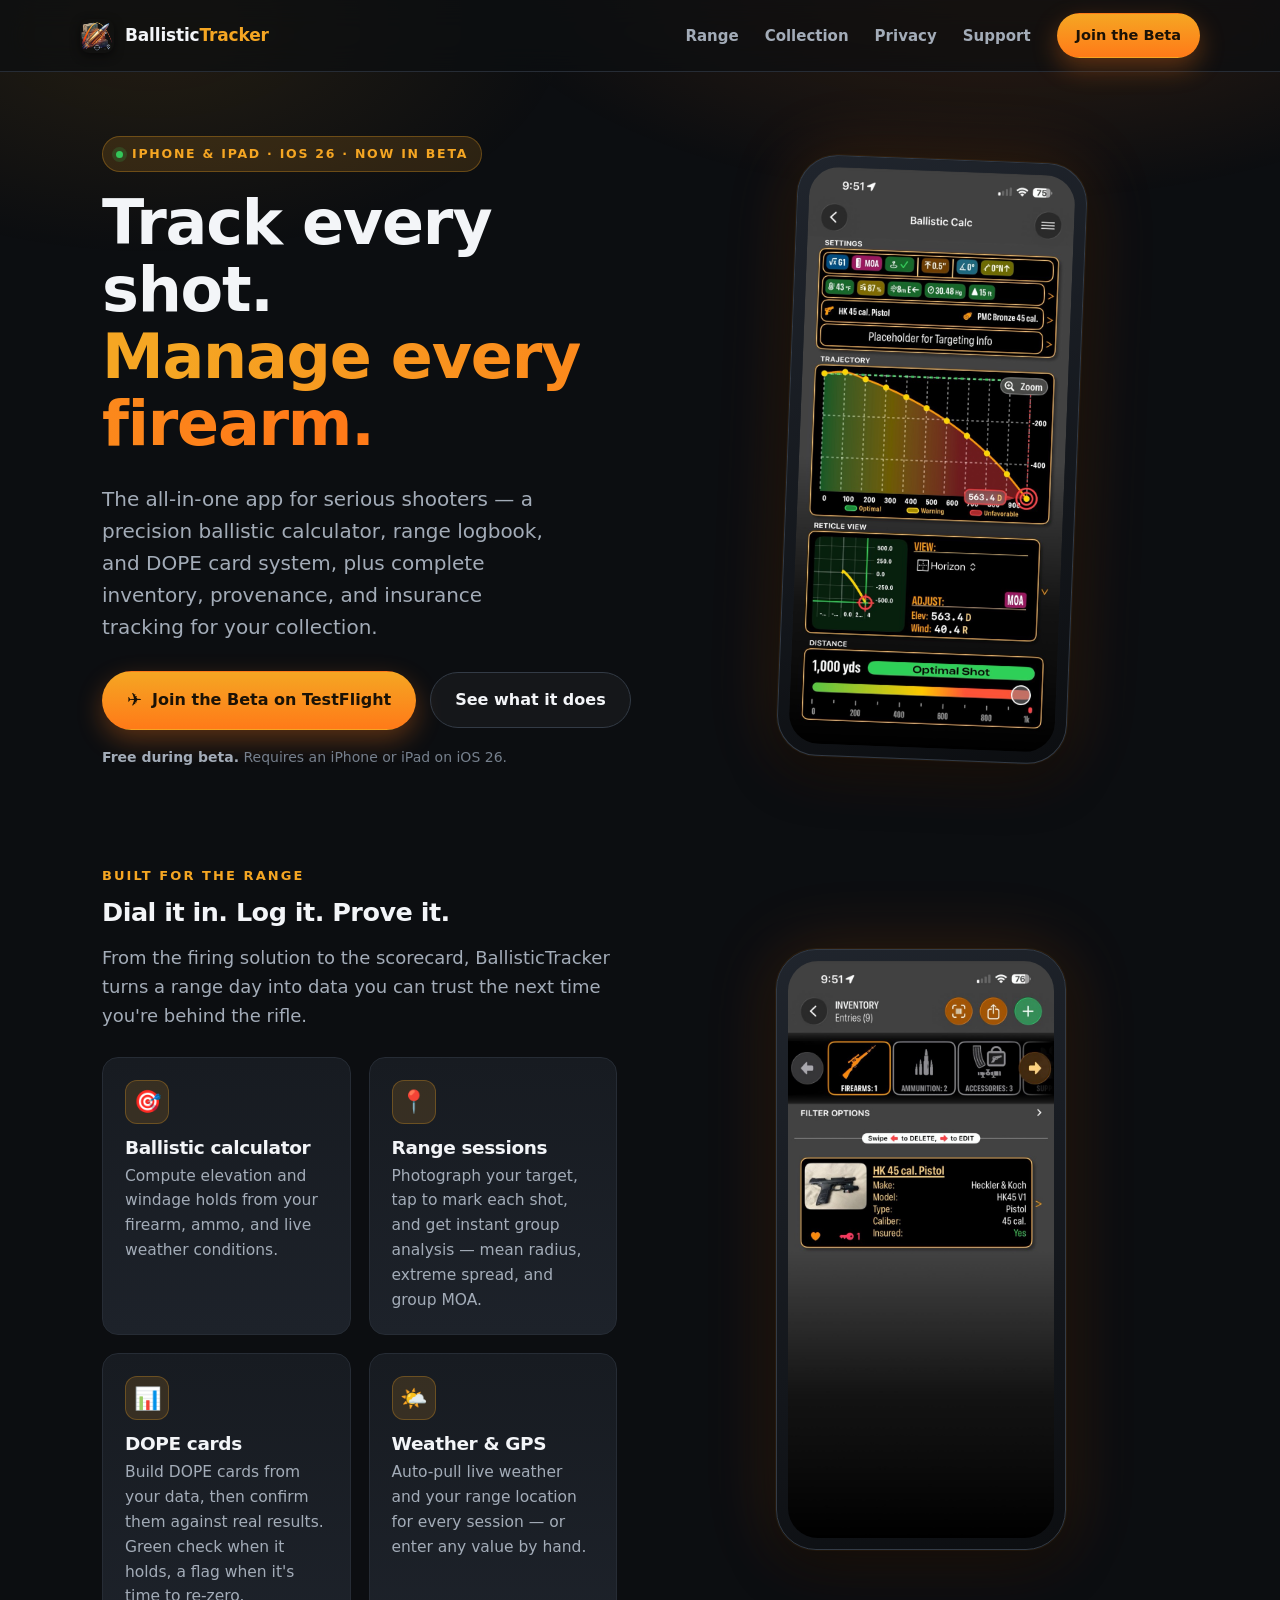
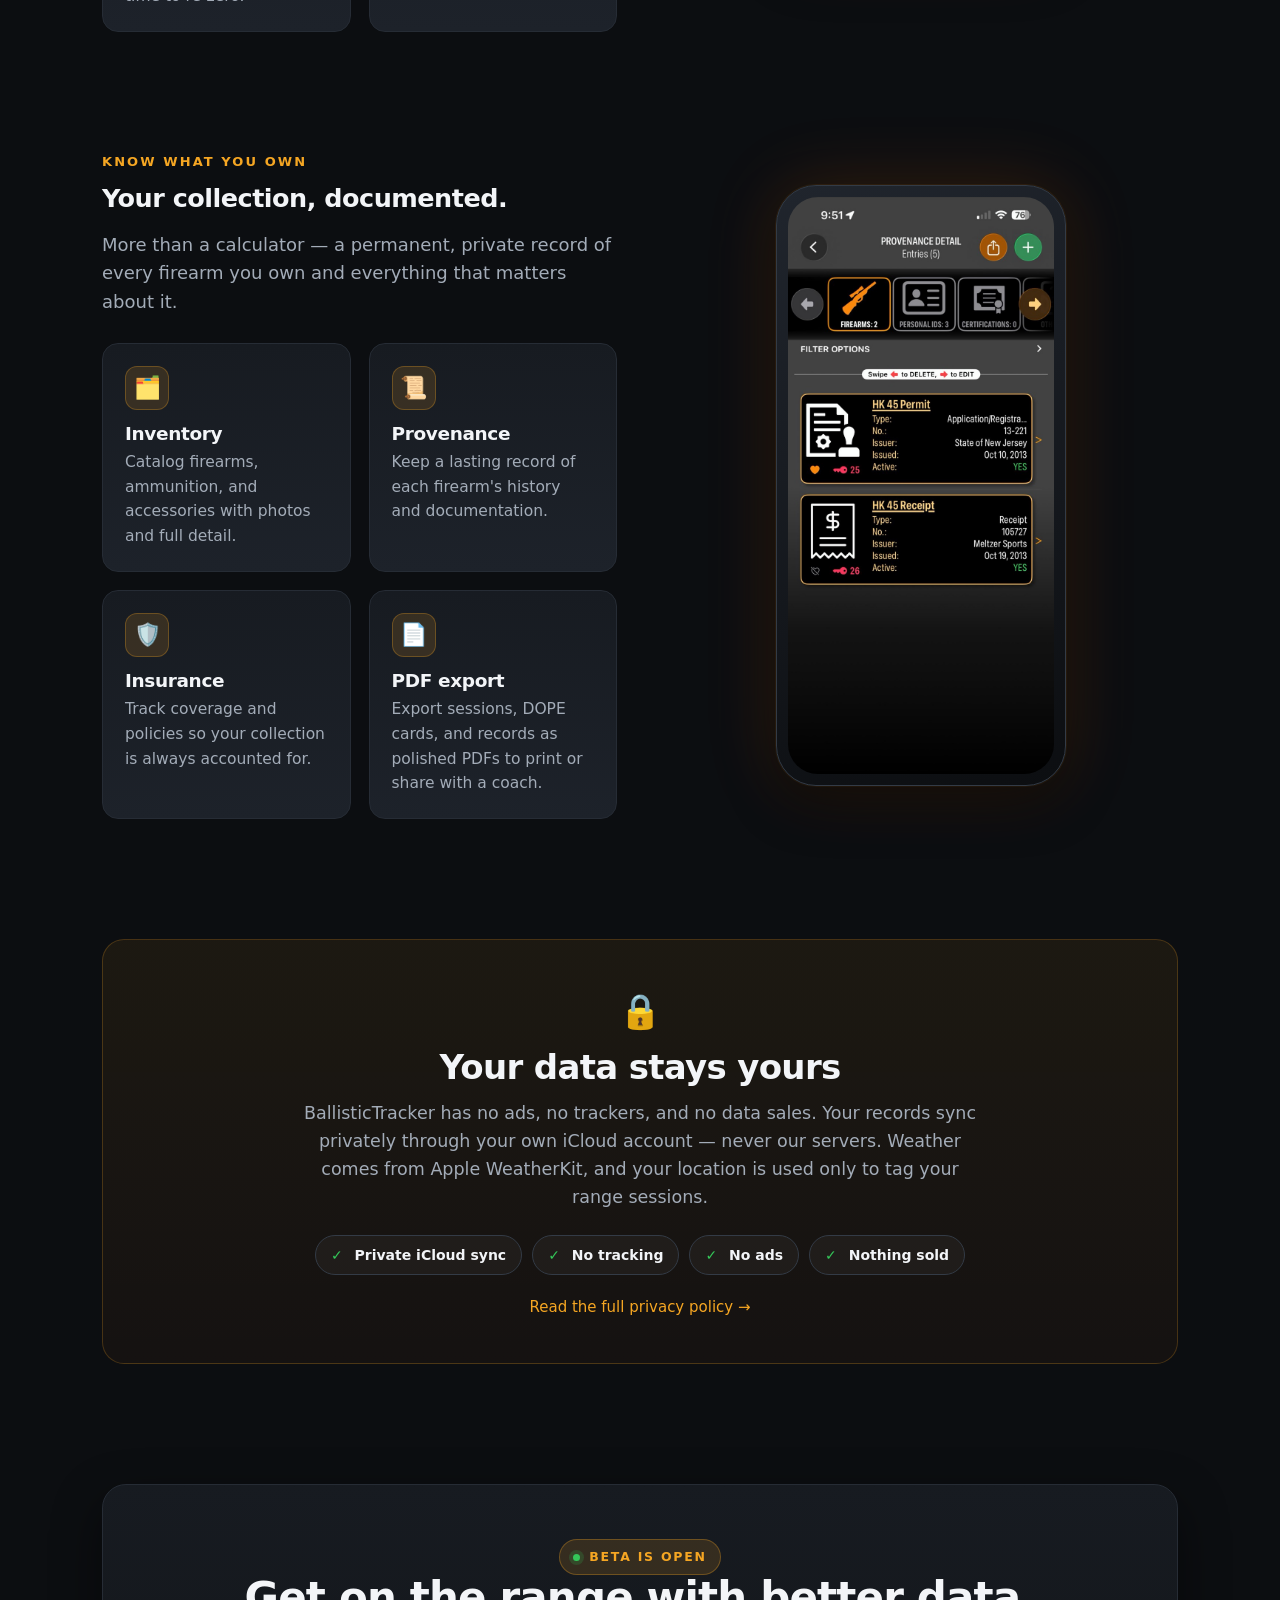
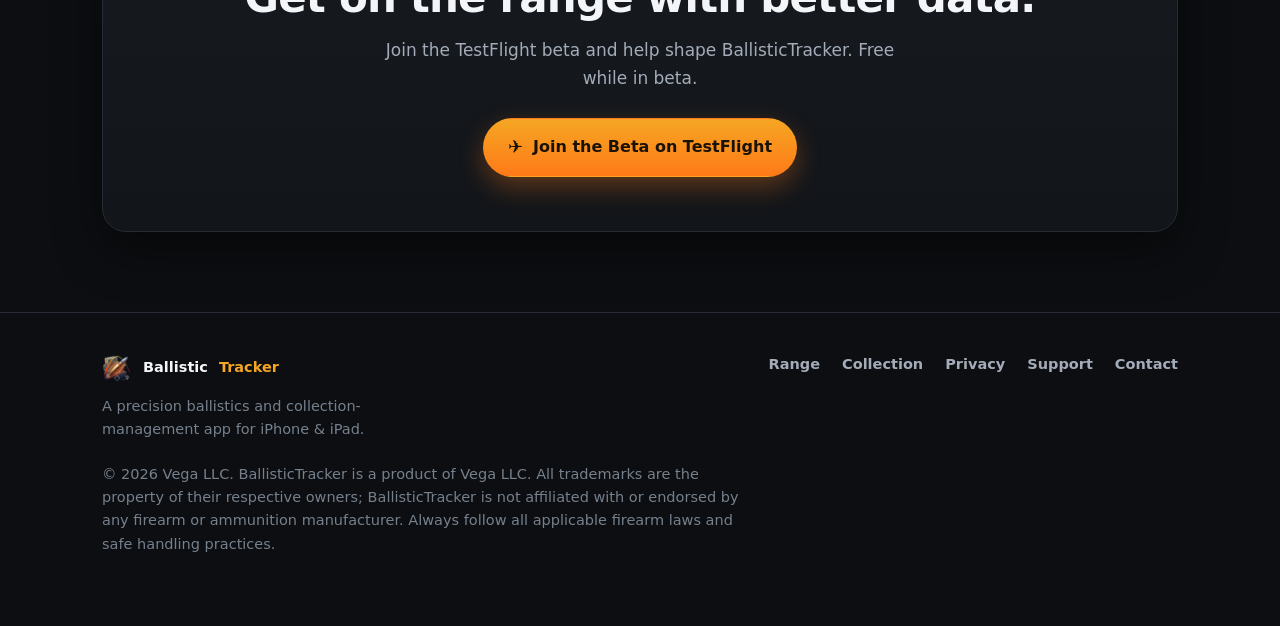
==== index.html @ 66b618f8 "Initial BallisticTracker marketing site Static 3-page site (landing, privacy, support) for ballistic" ====
<!DOCTYPE html>
<html lang="en">
<head>
  <meta charset="UTF-8" />
  <meta name="viewport" content="width=device-width, initial-scale=1" />
  <title>BallisticTracker — Track every shot. Manage every firearm.</title>
  <meta name="description" content="BallisticTracker is the all-in-one iOS app for serious shooters: a precision ballistic calculator, range session logbook with shot scoring, DOPE cards you confirm against real results, plus firearm inventory, provenance, and insurance tracking." />
  <meta name="theme-color" content="#0c0e11" />
  <link rel="canonical" href="https://ballistictracker.com/" />
  <link rel="icon" type="image/png" href="assets/favicon.png" />
  <link rel="apple-touch-icon" href="assets/favicon.png" />

  <!-- Open Graph / social -->
  <meta property="og:type" content="website" />
  <meta property="og:url" content="https://ballistictracker.com/" />
  <meta property="og:title" content="BallisticTracker — Track every shot. Manage every firearm." />
  <meta property="og:description" content="A precision ballistic calculator, range logbook, and DOPE card system — plus complete inventory, provenance, and insurance tracking. For iPhone & iPad." />
  <meta property="og:image" content="https://ballistictracker.com/assets/logo.png" />
  <meta name="twitter:card" content="summary_large_image" />
  <meta name="twitter:title" content="BallisticTracker — Track every shot. Manage every firearm." />
  <meta name="twitter:description" content="A precision ballistic calculator, range logbook, and DOPE card system — plus inventory, provenance, and insurance tracking. For iPhone & iPad." />
  <meta name="twitter:image" content="https://ballistictracker.com/assets/logo.png" />

  <link rel="stylesheet" href="styles.css" />

  <script type="application/ld+json">
  {
    "@context": "https://schema.org",
    "@type": "SoftwareApplication",
    "name": "BallisticTracker",
    "operatingSystem": "iOS 26",
    "applicationCategory": "UtilitiesApplication",
    "description": "All-in-one app for shooters: ballistic calculator, range session logbook with shot scoring, DOPE cards, plus firearm inventory, provenance, and insurance tracking.",
    "offers": { "@type": "Offer", "price": "0", "priceCurrency": "USD" },
    "publisher": { "@type": "Organization", "name": "Vega LLC" }
  }
  </script>
</head>
<body>

  <!-- ============ HEADER ============ -->
  <header class="nav">
    <div class="wrap nav-inner">
      <a class="brand" href="/">
        <img src="assets/logo.png" alt="BallisticTracker logo" />
        <span>Ballistic<b>Tracker</b></span>
      </a>
      <nav class="nav-links">
        <a class="lnk" href="#range">Range</a>
        <a class="lnk" href="#collection">Collection</a>
        <a class="lnk" href="#privacy">Privacy</a>
        <a class="lnk" href="support.html">Support</a>
        <!-- TESTFLIGHT LINK ↓ replace the URL in all 3 places (search "REPLACE-ME") -->
        <a class="btn btn-primary" href="https://testflight.apple.com/join/REPLACE-ME">Join the Beta</a>
      </nav>
    </div>
  </header>

  <!-- ============ HERO ============ -->
  <section class="hero">
    <div class="wrap hero-grid">
      <div class="hero-copy">
        <span class="eyebrow"><span class="dot"></span> iPhone &amp; iPad · iOS 26 · Now in beta</span>
        <h1>Track every shot.<br /><span class="grad">Manage every firearm.</span></h1>
        <p class="lede">The all-in-one app for serious shooters — a precision ballistic calculator, range logbook, and DOPE card system, plus complete inventory, provenance, and insurance tracking for your collection.</p>
        <div class="hero-cta">
          <a class="btn btn-primary" href="https://testflight.apple.com/join/REPLACE-ME"><span class="tf">✈︎</span> Join the Beta on TestFlight</a>
          <a class="btn btn-ghost" href="#range">See what it does</a>
        </div>
        <p class="hero-note"><b>Free during beta.</b> Requires an iPhone or iPad on iOS 26.</p>
      </div>
      <div class="hero-media">
        <div class="phone"><img src="assets/screen-ballistic.png" alt="BallisticTracker ballistic calculator screen" /></div>
      </div>
    </div>
  </section>

  <!-- ============ RANGE / PRECISION ============ -->
  <section id="range">
    <div class="wrap">
      <div class="split">
        <div class="split-copy">
          <div class="kicker">Built for the range</div>
          <h2>Dial it in. Log it. Prove it.</h2>
          <p class="muted" style="font-size:18px;">From the firing solution to the scorecard, BallisticTracker turns a range day into data you can trust the next time you're behind the rifle.</p>
          <div class="cards" style="margin-top:26px;">
            <div class="card">
              <div class="ico">🎯</div>
              <h3>Ballistic calculator</h3>
              <p>Compute elevation and windage holds from your firearm, ammo, and live weather conditions.</p>
            </div>
            <div class="card">
              <div class="ico">📍</div>
              <h3>Range sessions</h3>
              <p>Photograph your target, tap to mark each shot, and get instant group analysis — mean radius, extreme spread, and group MOA.</p>
            </div>
            <div class="card">
              <div class="ico">📊</div>
              <h3>DOPE cards</h3>
              <p>Build DOPE cards from your data, then confirm them against real results. Green check when it holds, a flag when it's time to re-zero.</p>
            </div>
            <div class="card">
              <div class="ico">🌤️</div>
              <h3>Weather &amp; GPS</h3>
              <p>Auto-pull live weather and your range location for every session — or enter any value by hand.</p>
            </div>
          </div>
        </div>
        <div class="split-media">
          <div class="phone"><img src="assets/screen-dashboard.png" alt="BallisticTracker dashboard / inventory screen" /></div>
        </div>
      </div>
    </div>
  </section>

  <!-- ============ COLLECTION ============ -->
  <section id="collection">
    <div class="wrap">
      <div class="split flip">
        <div class="split-media">
          <div class="phone"><img src="assets/screen-provenance.png" alt="BallisticTracker provenance record screen" /></div>
        </div>
        <div class="split-copy">
          <div class="kicker">Know what you own</div>
          <h2>Your collection, documented.</h2>
          <p class="muted" style="font-size:18px;">More than a calculator — a permanent, private record of every firearm you own and everything that matters about it.</p>
          <div class="cards" style="margin-top:26px;">
            <div class="card">
              <div class="ico">🗂️</div>
              <h3>Inventory</h3>
              <p>Catalog firearms, ammunition, and accessories with photos and full detail.</p>
            </div>
            <div class="card">
              <div class="ico">📜</div>
              <h3>Provenance</h3>
              <p>Keep a lasting record of each firearm's history and documentation.</p>
            </div>
            <div class="card">
              <div class="ico">🛡️</div>
              <h3>Insurance</h3>
              <p>Track coverage and policies so your collection is always accounted for.</p>
            </div>
            <div class="card">
              <div class="ico">📄</div>
              <h3>PDF export</h3>
              <p>Export sessions, DOPE cards, and records as polished PDFs to print or share with a coach.</p>
            </div>
          </div>
        </div>
      </div>
    </div>
  </section>

  <!-- ============ PRIVACY ============ -->
  <section id="privacy">
    <div class="wrap">
      <div class="band">
        <div class="ico-lg">🔒</div>
        <h2>Your data stays yours</h2>
        <p>BallisticTracker has no ads, no trackers, and no data sales. Your records sync privately through your own iCloud account — never our servers. Weather comes from Apple WeatherKit, and your location is used only to tag your range sessions.</p>
        <div class="pill-row">
          <span class="pill"><span class="chk">✓</span> Private iCloud sync</span>
          <span class="pill"><span class="chk">✓</span> No tracking</span>
          <span class="pill"><span class="chk">✓</span> No ads</span>
          <span class="pill"><span class="chk">✓</span> Nothing sold</span>
        </div>
        <p style="margin-top:20px;font-size:15px;"><a href="privacy.html">Read the full privacy policy →</a></p>
      </div>
    </div>
  </section>

  <!-- ============ FINAL CTA ============ -->
  <section class="cta-final">
    <div class="wrap">
      <div class="box">
        <span class="eyebrow"><span class="dot"></span> Beta is open</span>
        <h2>Get on the range with better data.</h2>
        <p>Join the TestFlight beta and help shape BallisticTracker. Free while in beta.</p>
        <a class="btn btn-primary" href="https://testflight.apple.com/join/REPLACE-ME"><span class="tf">✈︎</span> Join the Beta on TestFlight</a>
      </div>
    </div>
  </section>

  <!-- ============ FOOTER ============ -->
  <footer>
    <div class="wrap">
      <div class="foot-grid">
        <div>
          <div class="foot-brand"><img src="assets/logo.png" alt="" /> Ballistic<span style="color:var(--accent)">Tracker</span></div>
          <p style="margin:12px 0 0;max-width:34ch;">A precision ballistics and collection-management app for iPhone &amp; iPad.</p>
        </div>
        <div class="foot-links">
          <a href="#range">Range</a>
          <a href="#collection">Collection</a>
          <a href="privacy.html">Privacy</a>
          <a href="support.html">Support</a>
          <a href="mailto:support@ballistictracker.com">Contact</a>
        </div>
      </div>
      <p class="foot-fine">
        © 2026 Vega LLC. BallisticTracker is a product of Vega LLC. All trademarks are the property of their respective owners; BallisticTracker is not affiliated with or endorsed by any firearm or ammunition manufacturer. Always follow all applicable firearm laws and safe handling practices.
      </p>
    </div>
  </footer>

</body>
</html>
---- styles.css ----
/* =========================================================================
   BallisticTracker — site styles
   Dark tactical theme · amber/orange accents · matches the iOS app.
   Single stylesheet, no dependencies.
   ========================================================================= */

:root {
  --bg:        #0c0e11;
  --bg-2:      #121519;
  --card:      #171b21;
  --card-2:    #1d222a;
  --line:      #262c35;
  --line-2:    #333b46;
  --accent:    #f5a623;   /* amber  */
  --accent-2:  #ff7a18;   /* orange */
  --accent-soft: rgba(245, 166, 35, .14);
  --green:     #34c759;
  --text:      #f3f5f8;
  --muted:     #a3acb8;
  --muted-2:   #76808d;
  --radius:    16px;
  --radius-sm: 11px;
  --maxw:      1120px;
  --ease:      cubic-bezier(.22, .61, .36, 1);
  --shadow:    0 18px 50px rgba(0, 0, 0, .45);
}

* { box-sizing: border-box; }

html { scroll-behavior: smooth; -webkit-text-size-adjust: 100%; }

body {
  margin: 0;
  background: var(--bg);
  color: var(--text);
  font-family: -apple-system, BlinkMacSystemFont, "SF Pro Text", "Segoe UI",
               system-ui, Roboto, Helvetica, Arial, sans-serif;
  font-size: 17px;
  line-height: 1.6;
  -webkit-font-smoothing: antialiased;
  text-rendering: optimizeLegibility;
  overflow-x: hidden;
}

/* Ambient glow behind the page top */
body::before {
  content: "";
  position: fixed;
  inset: 0 0 auto 0;
  height: 620px;
  background:
    radial-gradient(900px 420px at 78% -8%, rgba(255, 122, 24, .16), transparent 60%),
    radial-gradient(760px 420px at 12% 4%, rgba(245, 166, 35, .10), transparent 55%);
  pointer-events: none;
  z-index: 0;
}

img { max-width: 100%; display: block; }

a { color: var(--accent); text-decoration: none; }
a:hover { color: var(--accent-2); }

h1, h2, h3 {
  line-height: 1.08;
  letter-spacing: -.02em;
  margin: 0 0 .4em;
  font-weight: 800;
}

.wrap { width: 100%; max-width: var(--maxw); margin: 0 auto; padding: 0 22px; position: relative; z-index: 1; }

.eyebrow {
  display: inline-flex;
  align-items: center;
  gap: 9px;
  font-size: 12.5px;
  font-weight: 700;
  letter-spacing: .14em;
  text-transform: uppercase;
  color: var(--accent);
  background: var(--accent-soft);
  border: 1px solid rgba(245, 166, 35, .3);
  padding: 7px 13px;
  border-radius: 999px;
}
.eyebrow .dot { width: 7px; height: 7px; border-radius: 50%; background: var(--green); box-shadow: 0 0 0 4px rgba(52, 199, 89, .18); }

.muted { color: var(--muted); }

/* ---------- Buttons ---------- */
.btn {
  display: inline-flex;
  align-items: center;
  justify-content: center;
  gap: 10px;
  font-weight: 700;
  font-size: 16px;
  padding: 14px 24px;
  border-radius: 999px;
  border: 1px solid transparent;
  cursor: pointer;
  transition: transform .15s var(--ease), box-shadow .2s var(--ease), background .2s;
  white-space: nowrap;
}
.btn-primary {
  color: #1b1206;
  background: linear-gradient(180deg, var(--accent) 0%, var(--accent-2) 100%);
  box-shadow: 0 10px 26px rgba(255, 122, 24, .32);
}
.btn-primary:hover { transform: translateY(-2px); box-shadow: 0 16px 34px rgba(255, 122, 24, .42); color: #1b1206; }
.btn-ghost {
  color: var(--text);
  background: rgba(255, 255, 255, .04);
  border-color: var(--line-2);
}
.btn-ghost:hover { background: rgba(255, 255, 255, .08); color: var(--text); transform: translateY(-2px); }
.btn .tf { font-size: 18px; }

/* ---------- Header ---------- */
header.nav {
  position: sticky;
  top: 0;
  z-index: 50;
  backdrop-filter: saturate(140%) blur(14px);
  -webkit-backdrop-filter: saturate(140%) blur(14px);
  background: rgba(12, 14, 17, .72);
  border-bottom: 1px solid var(--line);
}
.nav-inner { display: flex; align-items: center; justify-content: space-between; gap: 18px; padding: 13px 0; }
.brand { display: flex; align-items: center; gap: 11px; font-weight: 800; letter-spacing: -.01em; color: var(--text); font-size: 17px; }
.brand img { width: 34px; height: 34px; border-radius: 9px; box-shadow: 0 3px 10px rgba(0,0,0,.5); }
.brand b { color: var(--accent); }
.nav-links { display: flex; align-items: center; gap: 26px; }
.nav-links a.lnk { color: var(--muted); font-weight: 600; font-size: 15px; }
.nav-links a.lnk:hover { color: var(--text); }
.nav-links .btn { padding: 10px 18px; font-size: 14.5px; }

/* ---------- Hero ---------- */
.hero { padding: 64px 0 24px; }
.hero-grid { display: grid; grid-template-columns: 1.05fr .95fr; gap: 40px; align-items: center; }
.hero h1 { font-size: clamp(38px, 6vw, 62px); margin-top: 18px; }
.hero h1 .grad {
  background: linear-gradient(100deg, var(--accent) 10%, var(--accent-2) 90%);
  -webkit-background-clip: text; background-clip: text; -webkit-text-fill-color: transparent;
}
.hero p.lede { font-size: clamp(17px, 2.1vw, 20px); color: var(--muted); max-width: 36ch; margin: 0 0 28px; }
.hero-cta { display: flex; flex-wrap: wrap; gap: 14px; align-items: center; }
.hero-note { font-size: 14px; color: var(--muted-2); margin-top: 16px; }
.hero-note b { color: var(--muted); font-weight: 600; }

/* Phone frame */
.phone {
  position: relative;
  margin: 0 auto;
  width: clamp(220px, 30vw, 290px);
  border-radius: 40px;
  padding: 11px;
  background: linear-gradient(160deg, #20252d, #0c0e11);
  border: 1px solid var(--line-2);
  box-shadow: var(--shadow), 0 0 0 1px rgba(245,166,35,.08), 0 0 70px rgba(255,122,24,.18);
}
.phone img { border-radius: 30px; width: 100%; }
.phone::after { /* speaker notch */
  content: ""; position: absolute; top: 20px; left: 50%; transform: translateX(-50%);
  width: 92px; height: 7px; border-radius: 999px; background: #05060800; box-shadow: none;
}
.hero .phone { transform: rotate(2.2deg); }

/* ---------- Sections ---------- */
section { padding: 60px 0; position: relative; z-index: 1; }
.section-head { max-width: 620px; margin-bottom: 38px; }
.section-head.center { margin-left: auto; margin-right: auto; text-align: center; }
.section-head h2 { font-size: clamp(28px, 4vw, 40px); }
.section-head p { color: var(--muted); font-size: 18px; margin: 0; }
.kicker { font-size: 13px; font-weight: 700; letter-spacing: .16em; text-transform: uppercase; color: var(--accent); margin-bottom: 12px; }

/* Feature split (text + phone) */
.split { display: grid; grid-template-columns: 1fr 1fr; gap: 46px; align-items: center; }
.split.flip .split-media { order: 2; }

/* Feature cards */
.cards { display: grid; grid-template-columns: repeat(auto-fit, minmax(238px, 1fr)); gap: 18px; }
.card {
  background: linear-gradient(180deg, var(--card), var(--card-2));
  border: 1px solid var(--line);
  border-radius: var(--radius);
  padding: 22px;
  transition: transform .2s var(--ease), border-color .2s, box-shadow .2s;
}
.card:hover { transform: translateY(-3px); border-color: rgba(245,166,35,.35); box-shadow: 0 14px 34px rgba(0,0,0,.4); }
.card .ico {
  width: 44px; height: 44px; border-radius: 12px; display: grid; place-items: center;
  background: var(--accent-soft); border: 1px solid rgba(245,166,35,.28);
  font-size: 22px; margin-bottom: 14px;
}
.card h3 { font-size: 18.5px; margin-bottom: 6px; }
.card p { color: var(--muted); font-size: 15.5px; margin: 0; }

/* ---------- Privacy band ---------- */
.band {
  background: linear-gradient(180deg, rgba(245,166,35,.07), rgba(255,122,24,.04));
  border: 1px solid rgba(245,166,35,.22);
  border-radius: 22px;
  padding: 44px;
  text-align: center;
}
.band .ico-lg { font-size: 34px; }
.band h2 { font-size: clamp(26px, 3.4vw, 34px); margin-top: 10px; }
.band p { color: var(--muted); max-width: 62ch; margin: 0 auto; font-size: 17.5px; }
.pill-row { display: flex; flex-wrap: wrap; gap: 10px; justify-content: center; margin-top: 24px; }
.pill {
  font-size: 14px; font-weight: 600; color: var(--text);
  background: rgba(255,255,255,.04); border: 1px solid var(--line-2);
  padding: 8px 15px; border-radius: 999px;
}
.pill .chk { color: var(--green); font-weight: 800; margin-right: 7px; }

/* ---------- Final CTA ---------- */
.cta-final { text-align: center; }
.cta-final .box {
  background: linear-gradient(180deg, var(--card), var(--bg-2));
  border: 1px solid var(--line);
  border-radius: 24px;
  padding: 54px 28px;
  box-shadow: var(--shadow);
}
.cta-final h2 { font-size: clamp(28px, 4vw, 42px); }
.cta-final p { color: var(--muted); max-width: 48ch; margin: 0 auto 26px; }

/* ---------- Footer ---------- */
footer {
  border-top: 1px solid var(--line);
  padding: 40px 0 56px;
  margin-top: 20px;
  color: var(--muted-2);
  font-size: 14.5px;
  position: relative; z-index: 1;
}
.foot-grid { display: flex; flex-wrap: wrap; gap: 24px 40px; justify-content: space-between; align-items: flex-start; }
.foot-brand { display: flex; align-items: center; gap: 11px; color: var(--text); font-weight: 800; }
.foot-brand img { width: 30px; height: 30px; border-radius: 8px; }
.foot-links { display: flex; flex-wrap: wrap; gap: 22px; }
.foot-links a { color: var(--muted); font-weight: 600; }
.foot-links a:hover { color: var(--accent); }
.foot-fine { margin-top: 22px; max-width: 70ch; line-height: 1.6; }

/* ---------- Legal / content pages ---------- */
.legal { padding: 52px 0 30px; }
.legal .wrap { max-width: 780px; }
.legal h1 { font-size: clamp(30px, 5vw, 44px); }
.legal .updated { color: var(--muted-2); font-size: 14px; margin-bottom: 30px; }
.legal h2 { font-size: 22px; margin-top: 40px; padding-top: 8px; }
.legal h3 { font-size: 17.5px; margin-top: 26px; color: var(--accent); }
.legal p, .legal li { color: #d7dde4; font-size: 16.5px; }
.legal ul { padding-left: 22px; }
.legal li { margin-bottom: 9px; }
.legal a { font-weight: 600; }
.legal .summary {
  background: var(--card); border: 1px solid var(--line);
  border-left: 3px solid var(--accent);
  border-radius: 12px; padding: 18px 22px; margin: 26px 0;
}
.legal .summary p { margin: 0; color: var(--text); }
.faq { margin-top: 10px; }
.faq .q {
  background: linear-gradient(180deg, var(--card), var(--card-2));
  border: 1px solid var(--line); border-radius: 14px;
  padding: 20px 22px; margin-bottom: 14px;
}
.faq .q h3 { margin: 0 0 8px; color: var(--text); font-size: 18px; }
.faq .q p { margin: 0; color: var(--muted); }

/* ---------- Responsive ---------- */
@media (max-width: 860px) {
  .hero-grid, .split { grid-template-columns: 1fr; gap: 34px; }
  .split.flip .split-media { order: 0; }
  .hero { padding: 44px 0 10px; text-align: center; }
  .hero p.lede { margin-left: auto; margin-right: auto; }
  .hero-cta { justify-content: center; }
  .split-media .phone { transform: none; }
  .hero .phone { transform: none; }
  .nav-links a.lnk { display: none; }   /* keep header clean on mobile; Join Beta button stays */
}
@media (max-width: 460px) {
  body { font-size: 16px; }
  .band, .cta-final .box { padding: 30px 20px; }
}

/* Reduced motion */
@media (prefers-reduced-motion: reduce) {
  html { scroll-behavior: auto; }
  * { transition: none !important; }
}
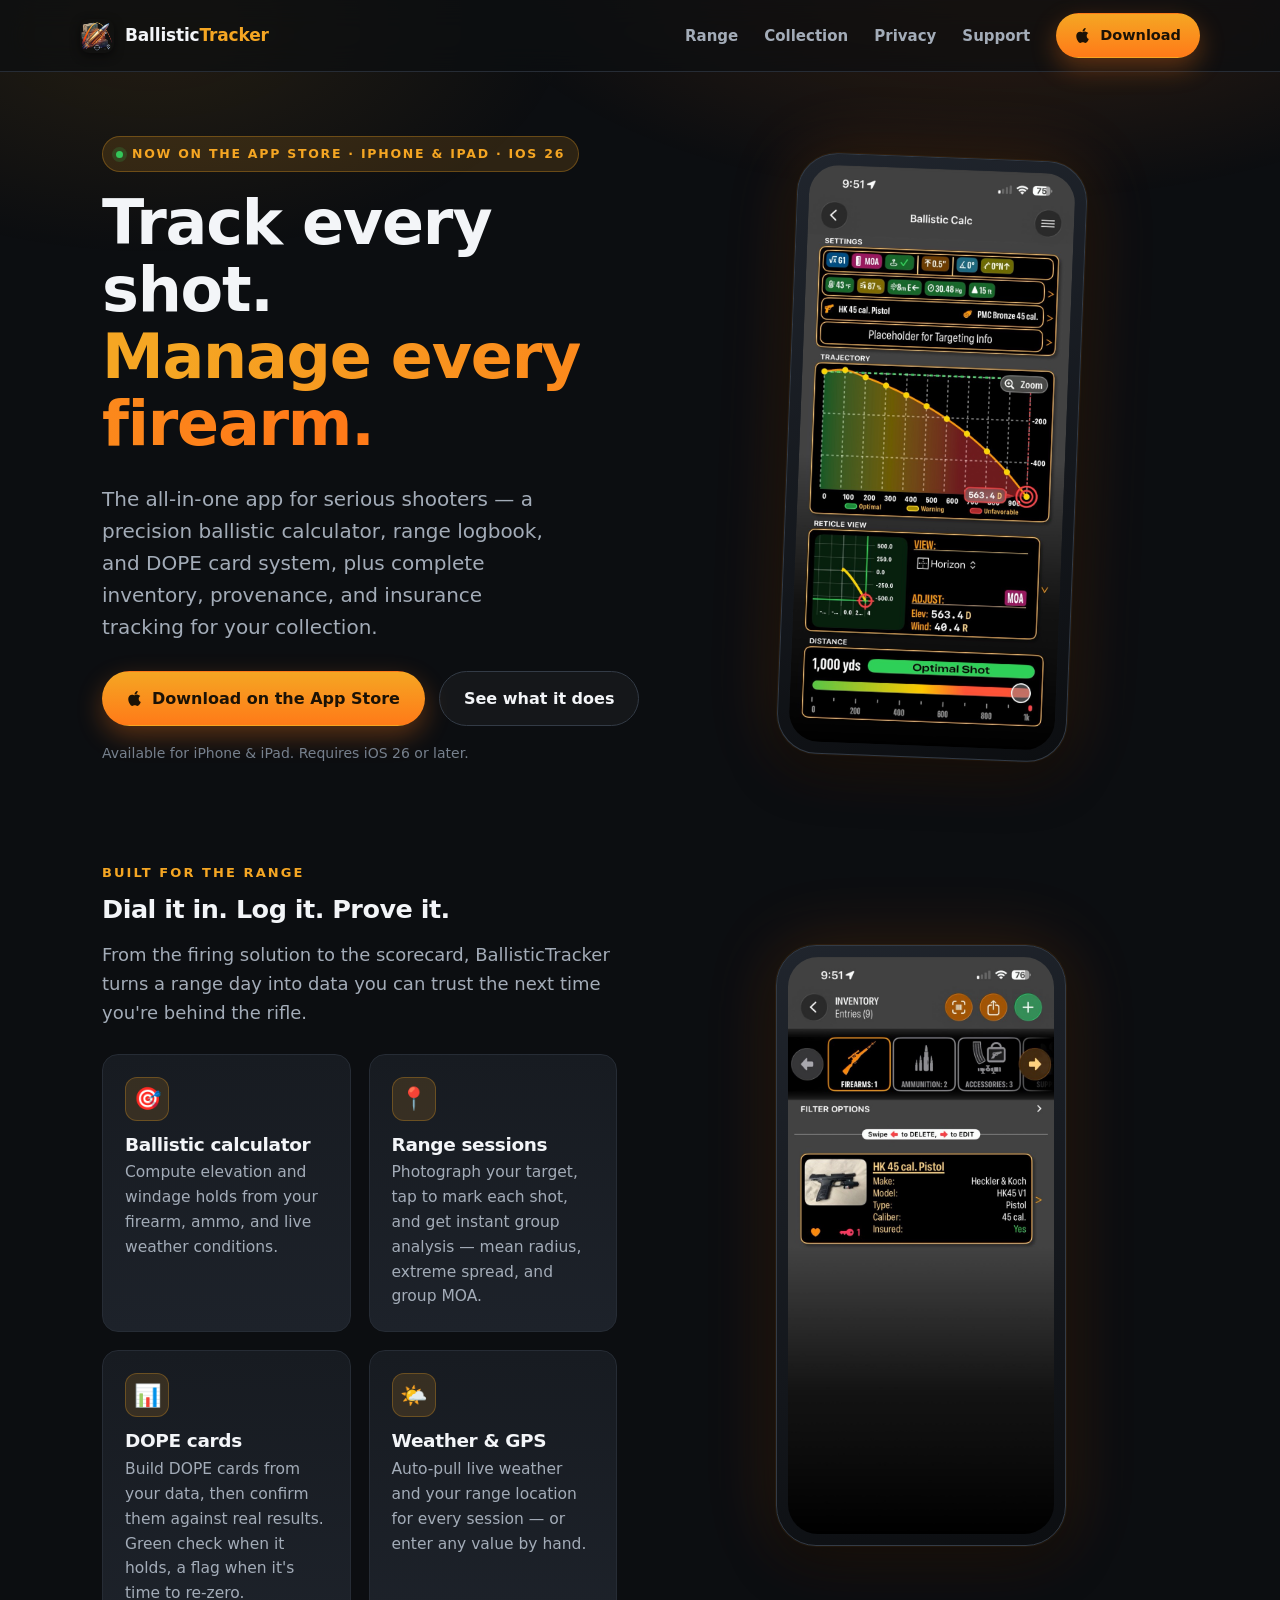
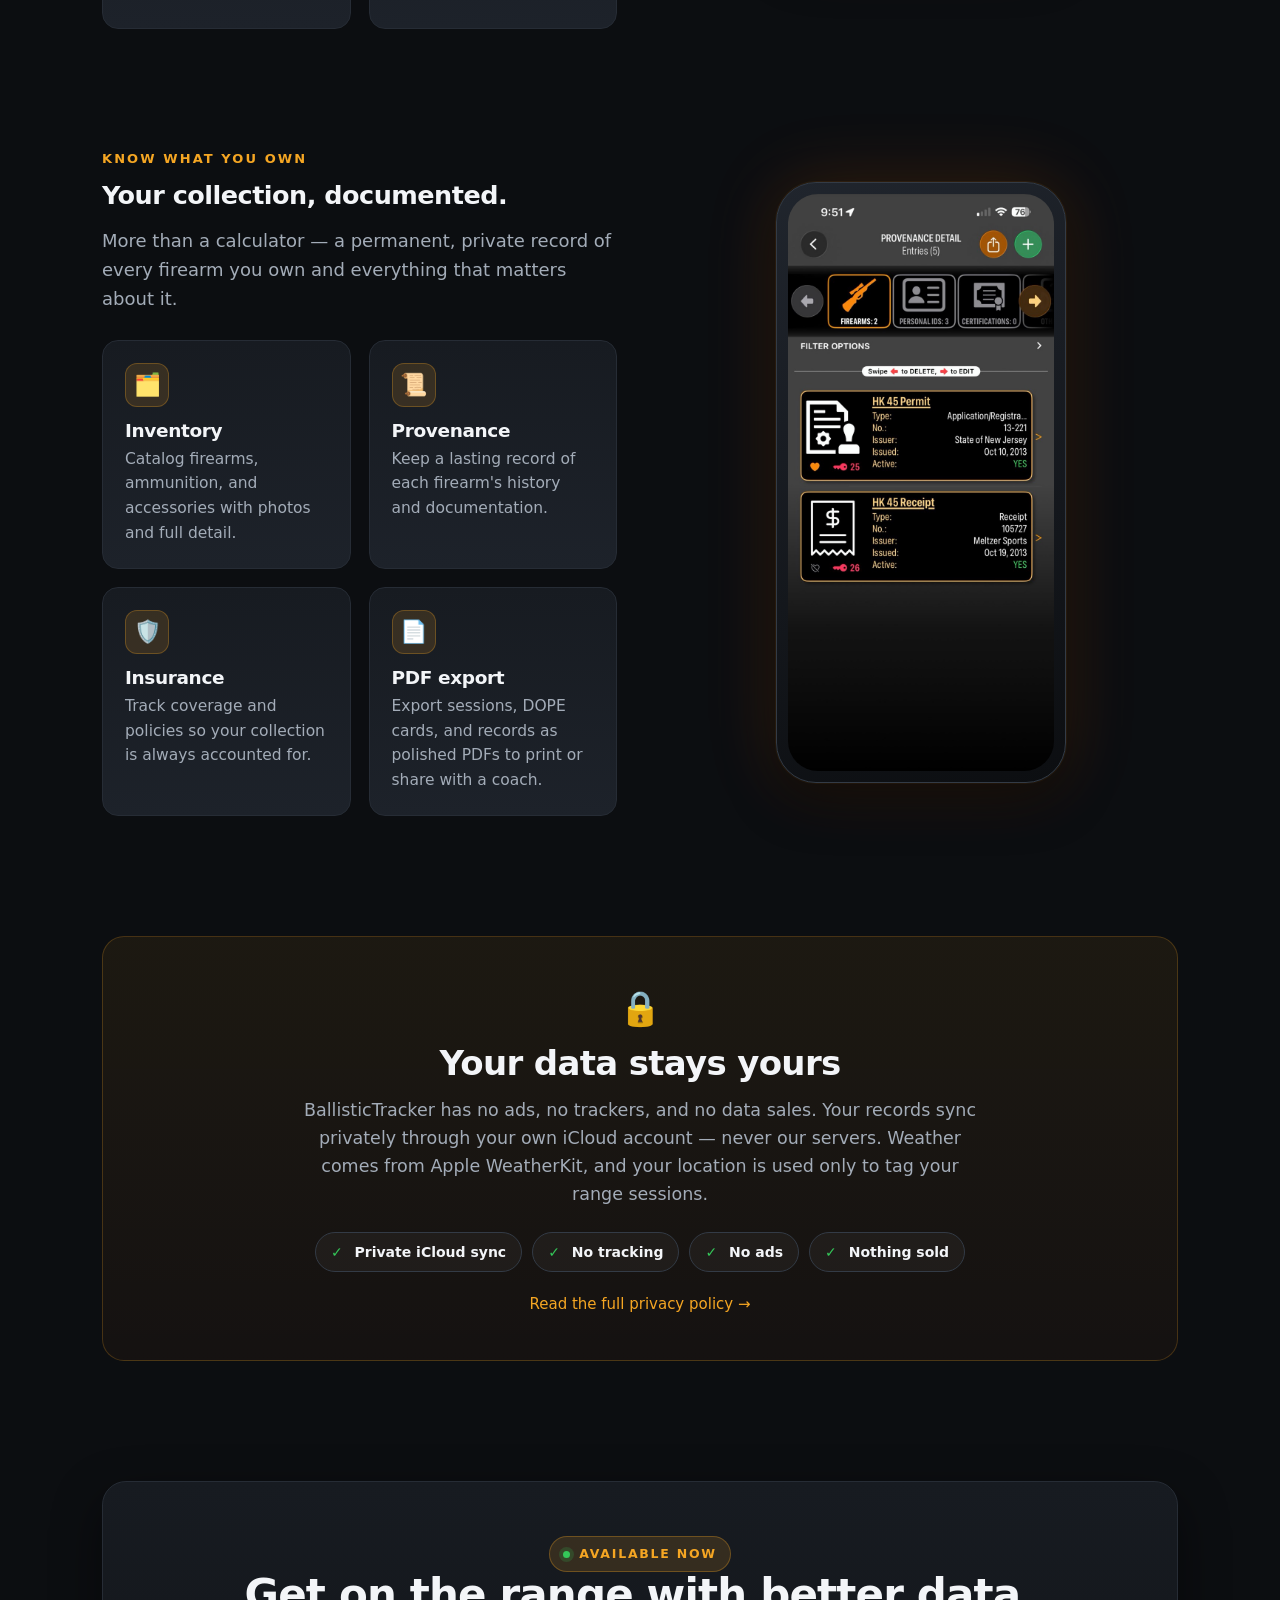
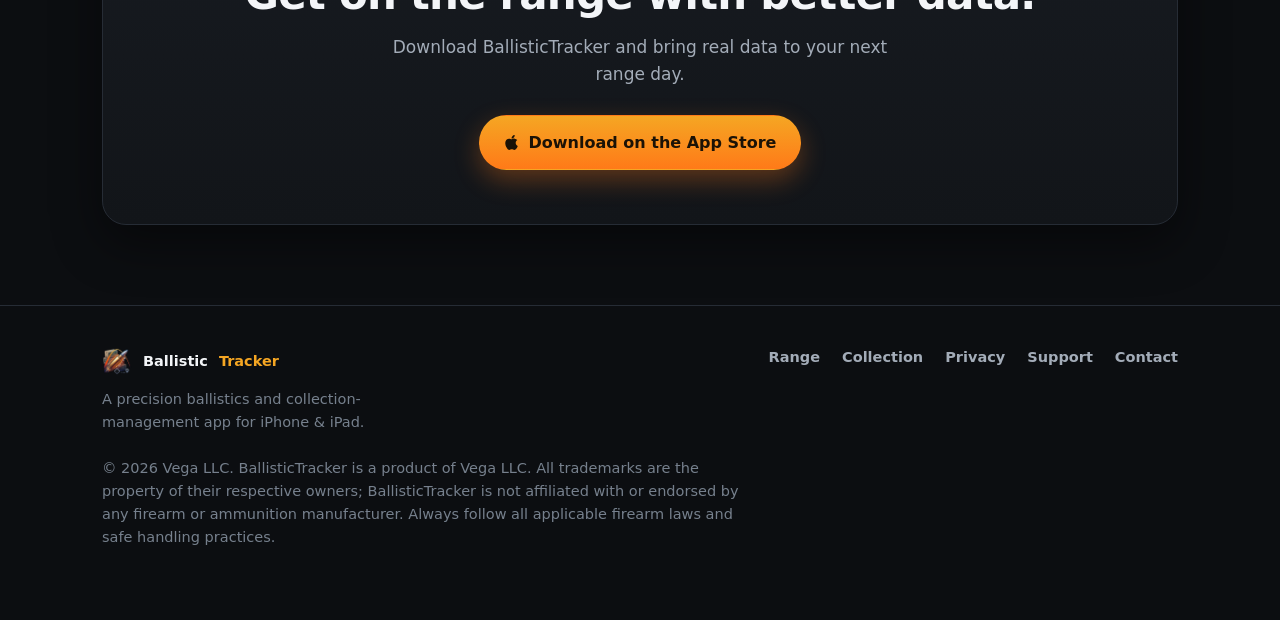
==== commit 4c17ba0d: "Switch CTA from TestFlight beta to App Store download Buttons now read "Download on the App Store" (" ====
--- a/index.html
+++ b/index.html
@@ -50,8 +50,8 @@
         <a class="lnk" href="#collection">Collection</a>
         <a class="lnk" href="#privacy">Privacy</a>
         <a class="lnk" href="support.html">Support</a>
-        <!-- TESTFLIGHT LINK ↓ replace the URL in all 3 places (search "REPLACE-ME") -->
-        <a class="btn btn-primary" href="https://testflight.apple.com/join/REPLACE-ME">Join the Beta</a>
+        <!-- APP STORE LINK ↓ replace the URL everywhere (search "REPLACE-ME") -->
+        <a class="btn btn-primary" href="https://apps.apple.com/app/idREPLACE-ME"><svg class="apple" viewBox="0 0 384 512" width="15" height="17" aria-hidden="true"><path fill="currentColor" d="M318.7 268.7c-.2-36.7 16.4-64.4 50-84.8-18.8-26.9-47.2-41.7-84.7-44.6-35.5-2.8-74.3 20.7-88.5 20.7-15 0-49.4-19.7-76.4-19.7C63.3 141.2 4 184.8 4 273.5q0 39.3 14.4 81.2c12.8 36.7 59 126.7 107.2 125.2 25.2-.6 43-17.9 75.8-17.9 31.8 0 48.3 17.9 76.4 17.9 48.6-.7 90.4-82.5 102.6-119.3-65.2-30.7-61.7-90-61.7-91.9zm-56.6-164.2c27.3-32.4 24.8-61.9 24-72.5-24.1 1.4-52 16.4-67.9 34.9-17.5 19.8-27.8 44.3-25.6 71.9 26.1 2 49.9-11.4 69.5-34.3z"/></svg> Download</a>
       </nav>
     </div>
   </header>
@@ -60,14 +60,14 @@
   <section class="hero">
     <div class="wrap hero-grid">
       <div class="hero-copy">
-        <span class="eyebrow"><span class="dot"></span> iPhone &amp; iPad · iOS 26 · Now in beta</span>
+        <span class="eyebrow"><span class="dot"></span> Now on the App Store · iPhone &amp; iPad · iOS 26</span>
         <h1>Track every shot.<br /><span class="grad">Manage every firearm.</span></h1>
         <p class="lede">The all-in-one app for serious shooters — a precision ballistic calculator, range logbook, and DOPE card system, plus complete inventory, provenance, and insurance tracking for your collection.</p>
         <div class="hero-cta">
-          <a class="btn btn-primary" href="https://testflight.apple.com/join/REPLACE-ME"><span class="tf">✈︎</span> Join the Beta on TestFlight</a>
+          <a class="btn btn-primary" href="https://apps.apple.com/app/idREPLACE-ME"><svg class="apple" viewBox="0 0 384 512" width="15" height="17" aria-hidden="true"><path fill="currentColor" d="M318.7 268.7c-.2-36.7 16.4-64.4 50-84.8-18.8-26.9-47.2-41.7-84.7-44.6-35.5-2.8-74.3 20.7-88.5 20.7-15 0-49.4-19.7-76.4-19.7C63.3 141.2 4 184.8 4 273.5q0 39.3 14.4 81.2c12.8 36.7 59 126.7 107.2 125.2 25.2-.6 43-17.9 75.8-17.9 31.8 0 48.3 17.9 76.4 17.9 48.6-.7 90.4-82.5 102.6-119.3-65.2-30.7-61.7-90-61.7-91.9zm-56.6-164.2c27.3-32.4 24.8-61.9 24-72.5-24.1 1.4-52 16.4-67.9 34.9-17.5 19.8-27.8 44.3-25.6 71.9 26.1 2 49.9-11.4 69.5-34.3z"/></svg> Download on the App Store</a>
           <a class="btn btn-ghost" href="#range">See what it does</a>
         </div>
-        <p class="hero-note"><b>Free during beta.</b> Requires an iPhone or iPad on iOS 26.</p>
+        <p class="hero-note">Available for iPhone &amp; iPad. Requires iOS 26 or later.</p>
       </div>
       <div class="hero-media">
         <div class="phone"><img src="assets/screen-ballistic.png" alt="BallisticTracker ballistic calculator screen" /></div>
@@ -173,10 +173,10 @@
   <section class="cta-final">
     <div class="wrap">
       <div class="box">
-        <span class="eyebrow"><span class="dot"></span> Beta is open</span>
+        <span class="eyebrow"><span class="dot"></span> Available now</span>
         <h2>Get on the range with better data.</h2>
-        <p>Join the TestFlight beta and help shape BallisticTracker. Free while in beta.</p>
-        <a class="btn btn-primary" href="https://testflight.apple.com/join/REPLACE-ME"><span class="tf">✈︎</span> Join the Beta on TestFlight</a>
+        <p>Download BallisticTracker and bring real data to your next range day.</p>
+        <a class="btn btn-primary" href="https://apps.apple.com/app/idREPLACE-ME"><svg class="apple" viewBox="0 0 384 512" width="15" height="17" aria-hidden="true"><path fill="currentColor" d="M318.7 268.7c-.2-36.7 16.4-64.4 50-84.8-18.8-26.9-47.2-41.7-84.7-44.6-35.5-2.8-74.3 20.7-88.5 20.7-15 0-49.4-19.7-76.4-19.7C63.3 141.2 4 184.8 4 273.5q0 39.3 14.4 81.2c12.8 36.7 59 126.7 107.2 125.2 25.2-.6 43-17.9 75.8-17.9 31.8 0 48.3 17.9 76.4 17.9 48.6-.7 90.4-82.5 102.6-119.3-65.2-30.7-61.7-90-61.7-91.9zm-56.6-164.2c27.3-32.4 24.8-61.9 24-72.5-24.1 1.4-52 16.4-67.9 34.9-17.5 19.8-27.8 44.3-25.6 71.9 26.1 2 49.9-11.4 69.5-34.3z"/></svg> Download on the App Store</a>
       </div>
     </div>
   </section>
--- a/styles.css
+++ b/styles.css
@@ -114,7 +114,7 @@
   border-color: var(--line-2);
 }
 .btn-ghost:hover { background: rgba(255, 255, 255, .08); color: var(--text); transform: translateY(-2px); }
-.btn .tf { font-size: 18px; }
+.btn .apple { width: 15px; height: 17px; vertical-align: middle; }
 
 /* ---------- Header ---------- */
 header.nav {
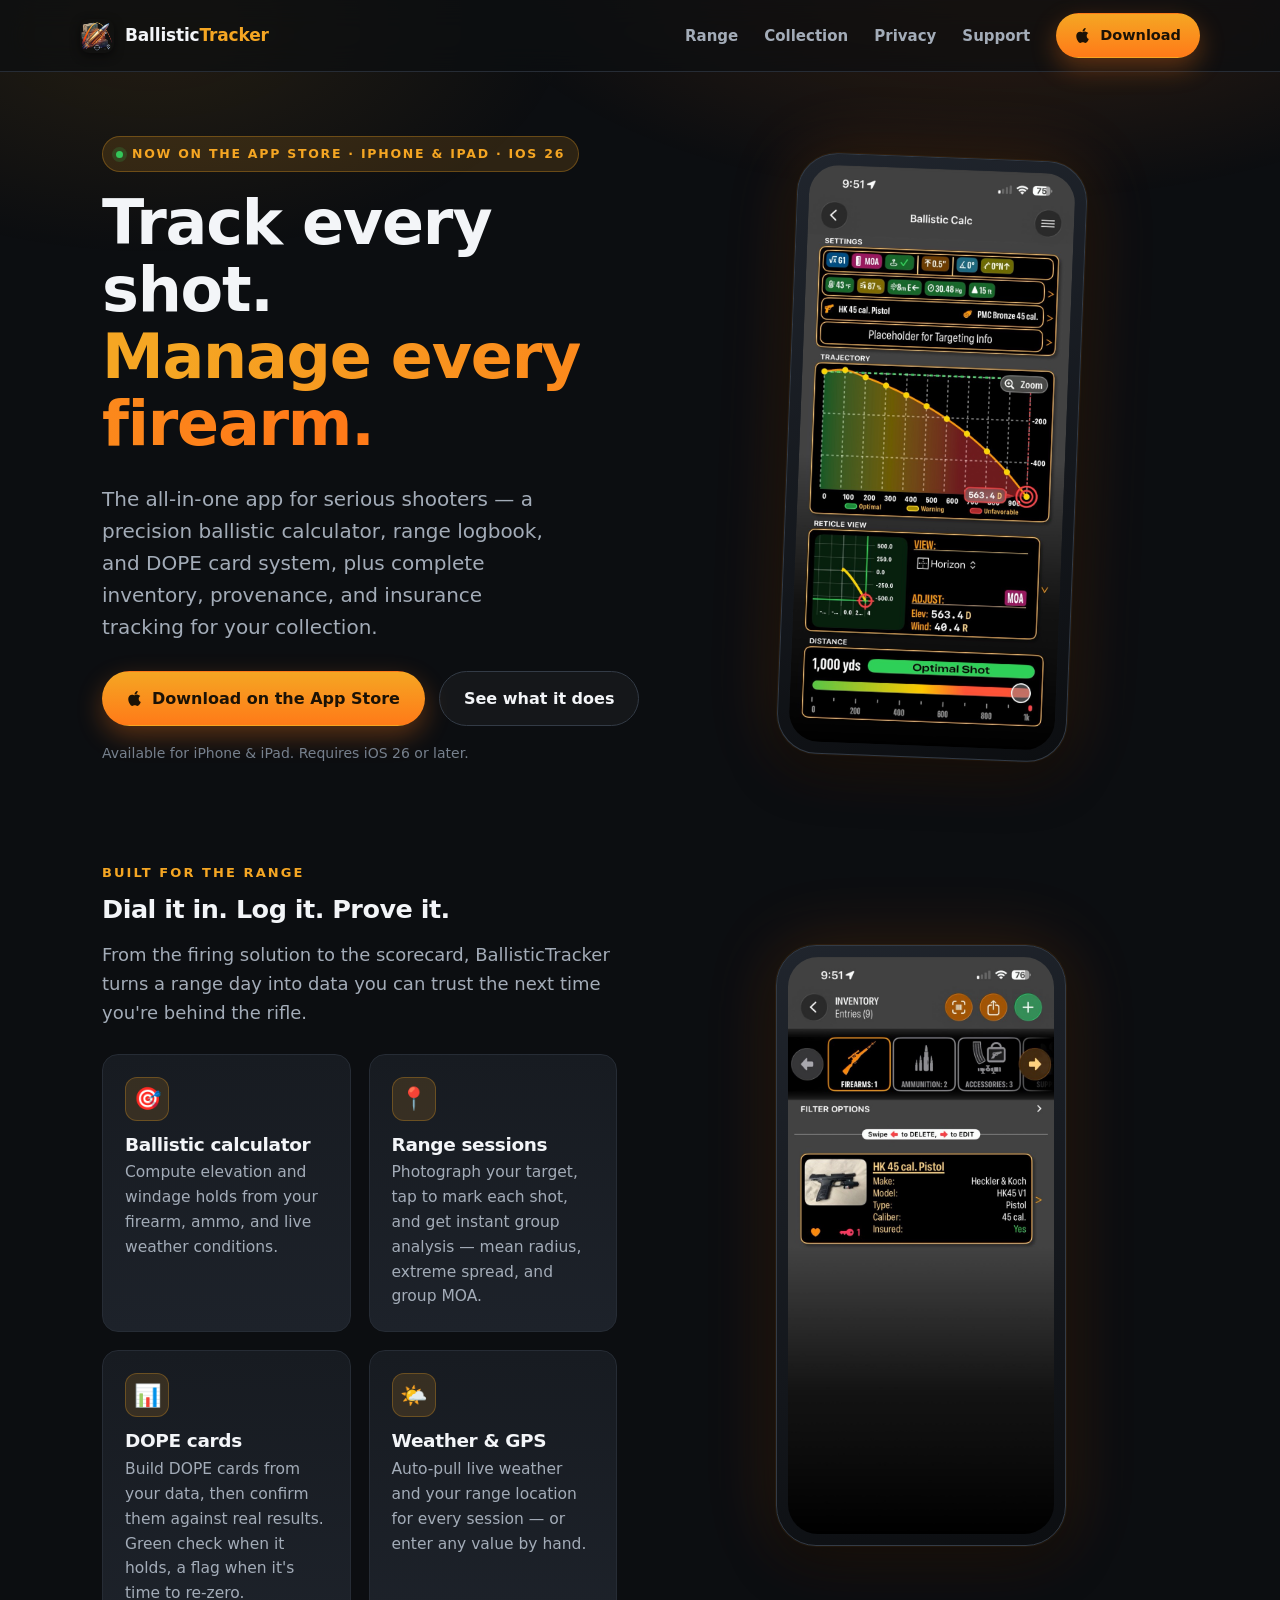
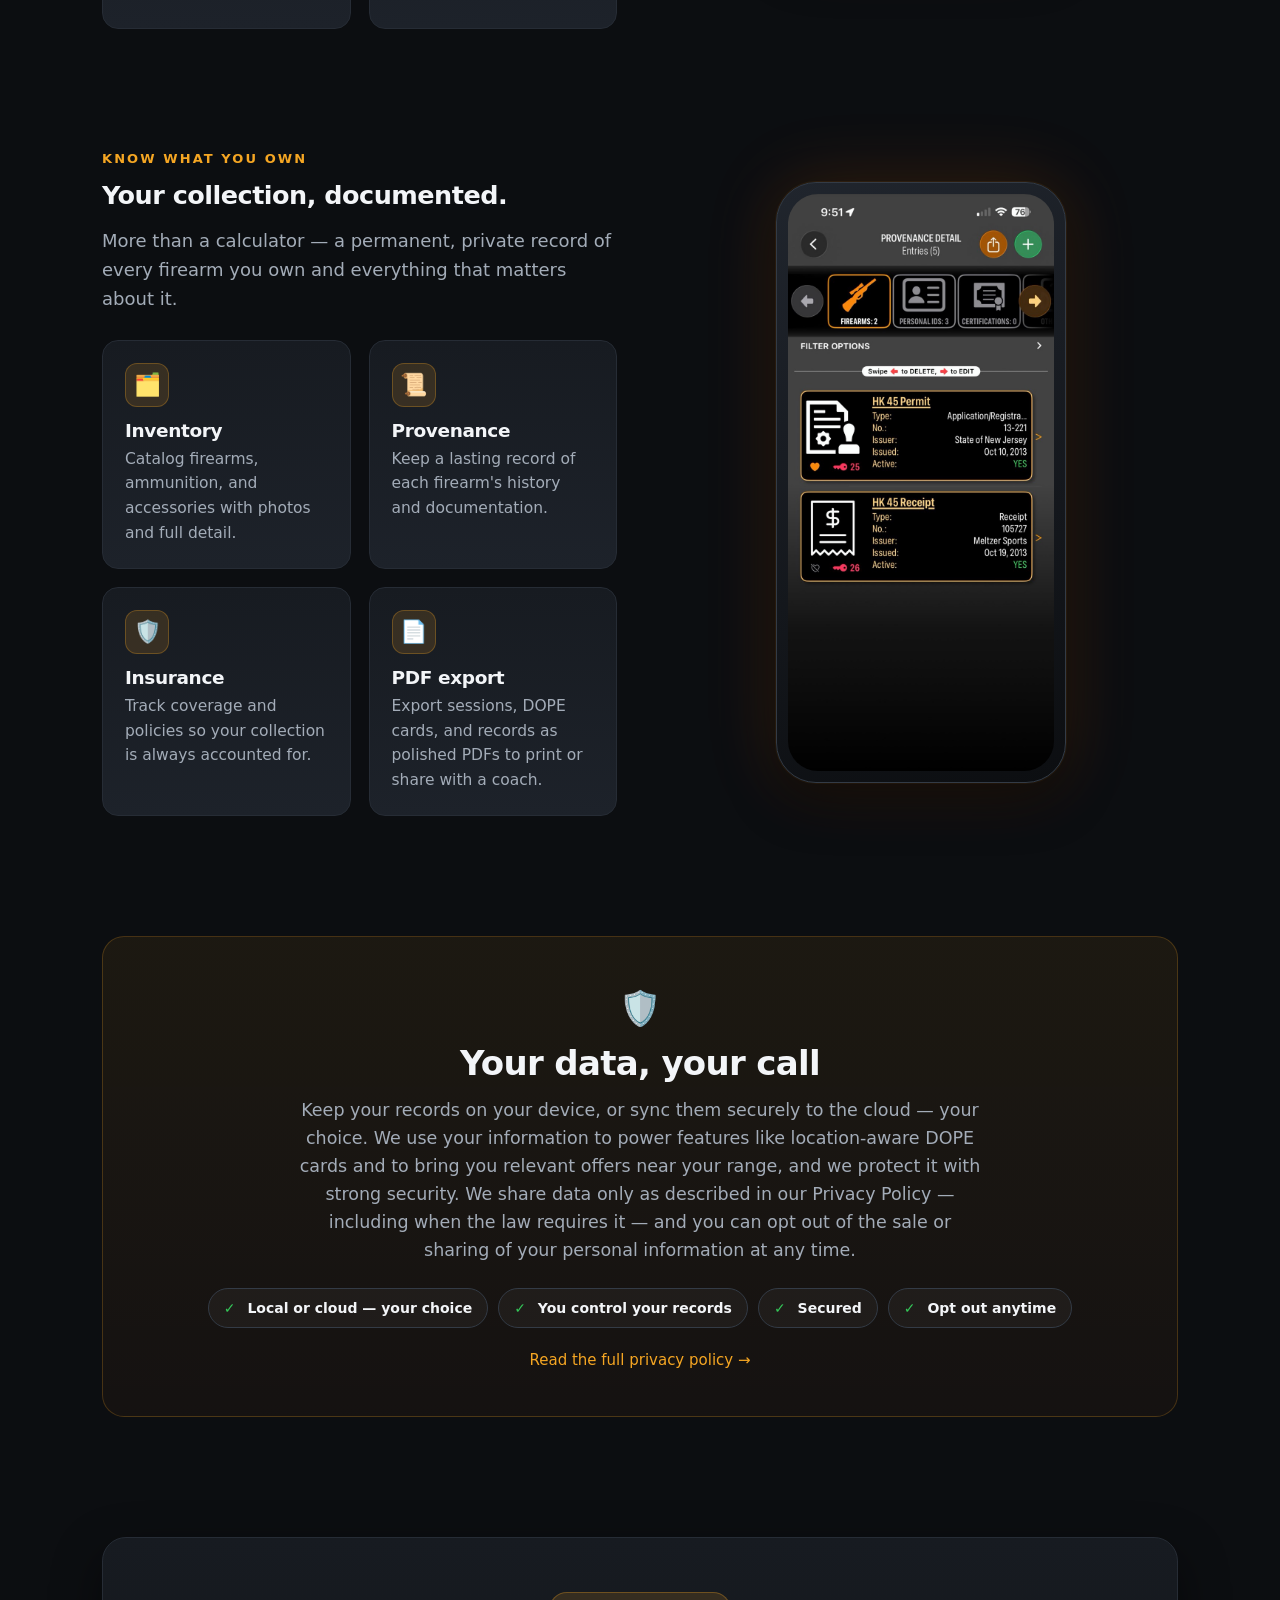
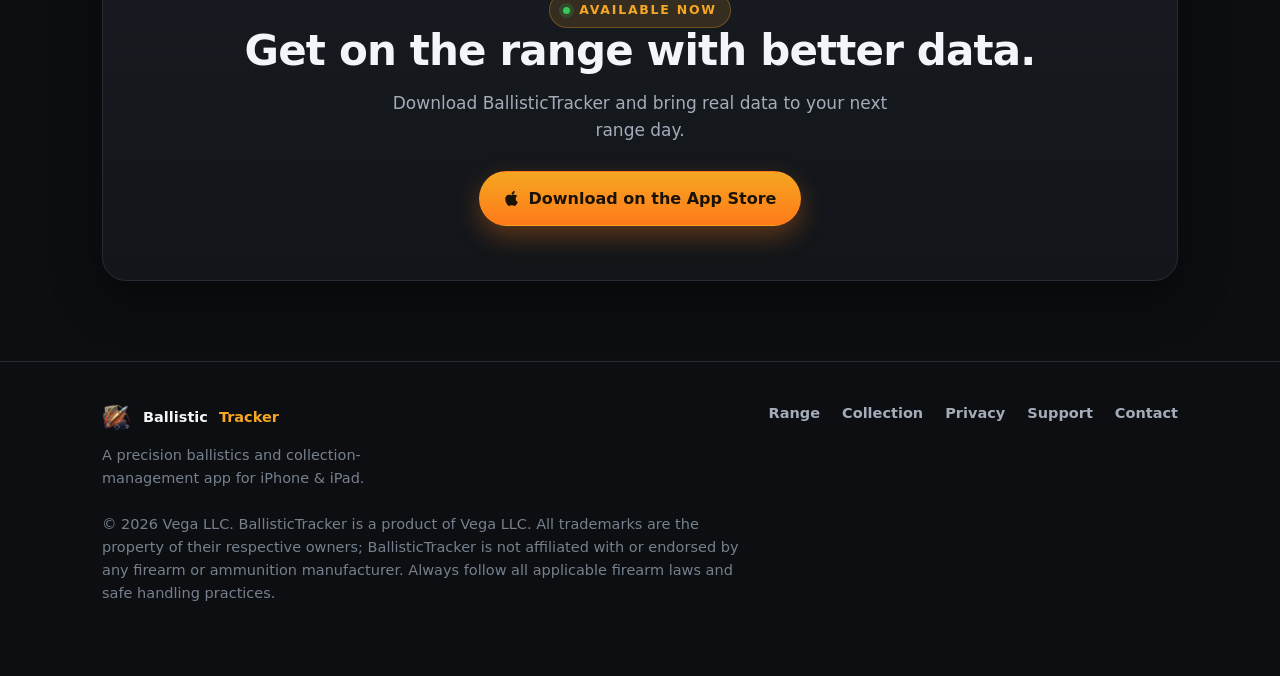
==== commit b86388a2: "Align privacy claims with roadmap: tracking, location ads, cloud Homepage: replace absolute "no trac" ====
--- a/index.html
+++ b/index.html
@@ -155,14 +155,14 @@
   <section id="privacy">
     <div class="wrap">
       <div class="band">
-        <div class="ico-lg">🔒</div>
-        <h2>Your data stays yours</h2>
-        <p>BallisticTracker has no ads, no trackers, and no data sales. Your records sync privately through your own iCloud account — never our servers. Weather comes from Apple WeatherKit, and your location is used only to tag your range sessions.</p>
+        <div class="ico-lg">🛡️</div>
+        <h2>Your data, your call</h2>
+        <p>Keep your records on your device, or sync them securely to the cloud — your choice. We use your information to power features like location-aware DOPE cards and to bring you relevant offers near your range, and we protect it with strong security. We share data only as described in our Privacy Policy — including when the law requires it — and you can opt out of the sale or sharing of your personal information at any time.</p>
         <div class="pill-row">
-          <span class="pill"><span class="chk">✓</span> Private iCloud sync</span>
-          <span class="pill"><span class="chk">✓</span> No tracking</span>
-          <span class="pill"><span class="chk">✓</span> No ads</span>
-          <span class="pill"><span class="chk">✓</span> Nothing sold</span>
+          <span class="pill"><span class="chk">✓</span> Local or cloud — your choice</span>
+          <span class="pill"><span class="chk">✓</span> You control your records</span>
+          <span class="pill"><span class="chk">✓</span> Secured</span>
+          <span class="pill"><span class="chk">✓</span> Opt out anytime</span>
         </div>
         <p style="margin-top:20px;font-size:15px;"><a href="privacy.html">Read the full privacy policy →</a></p>
       </div>
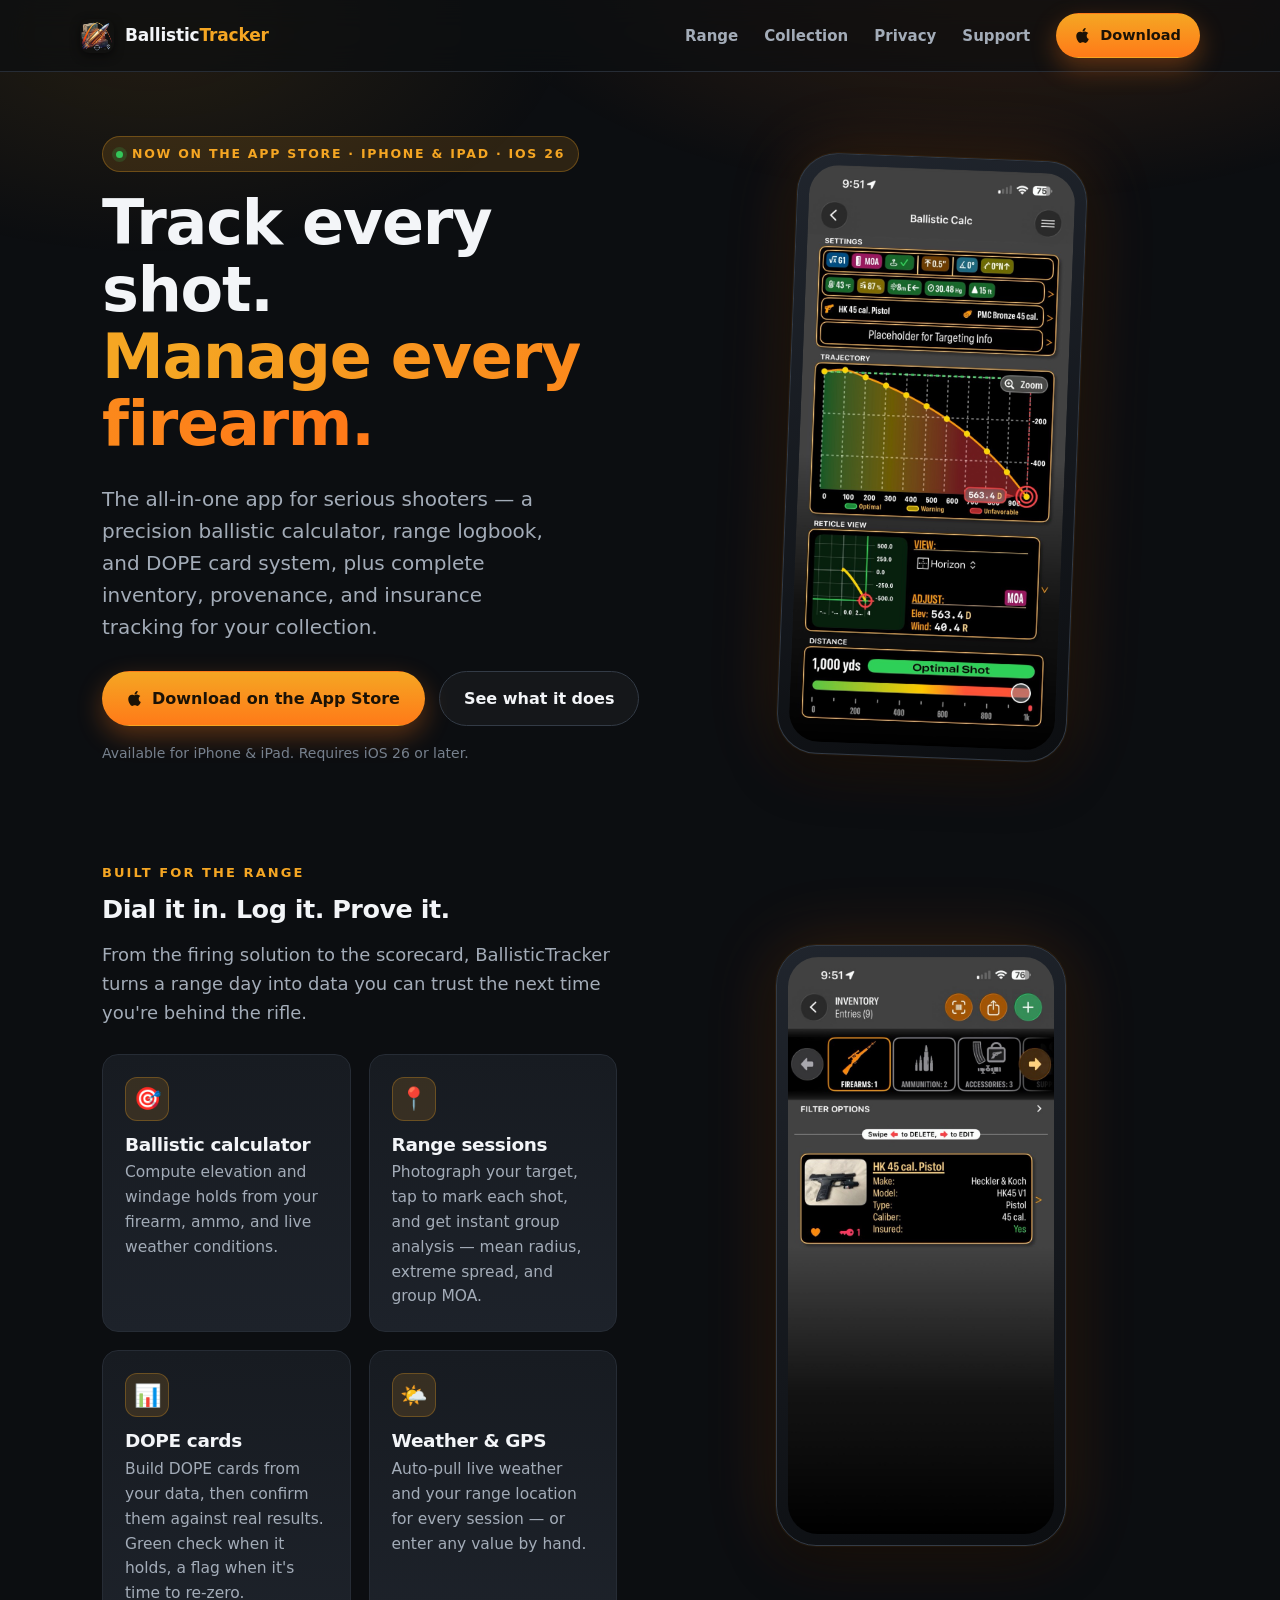
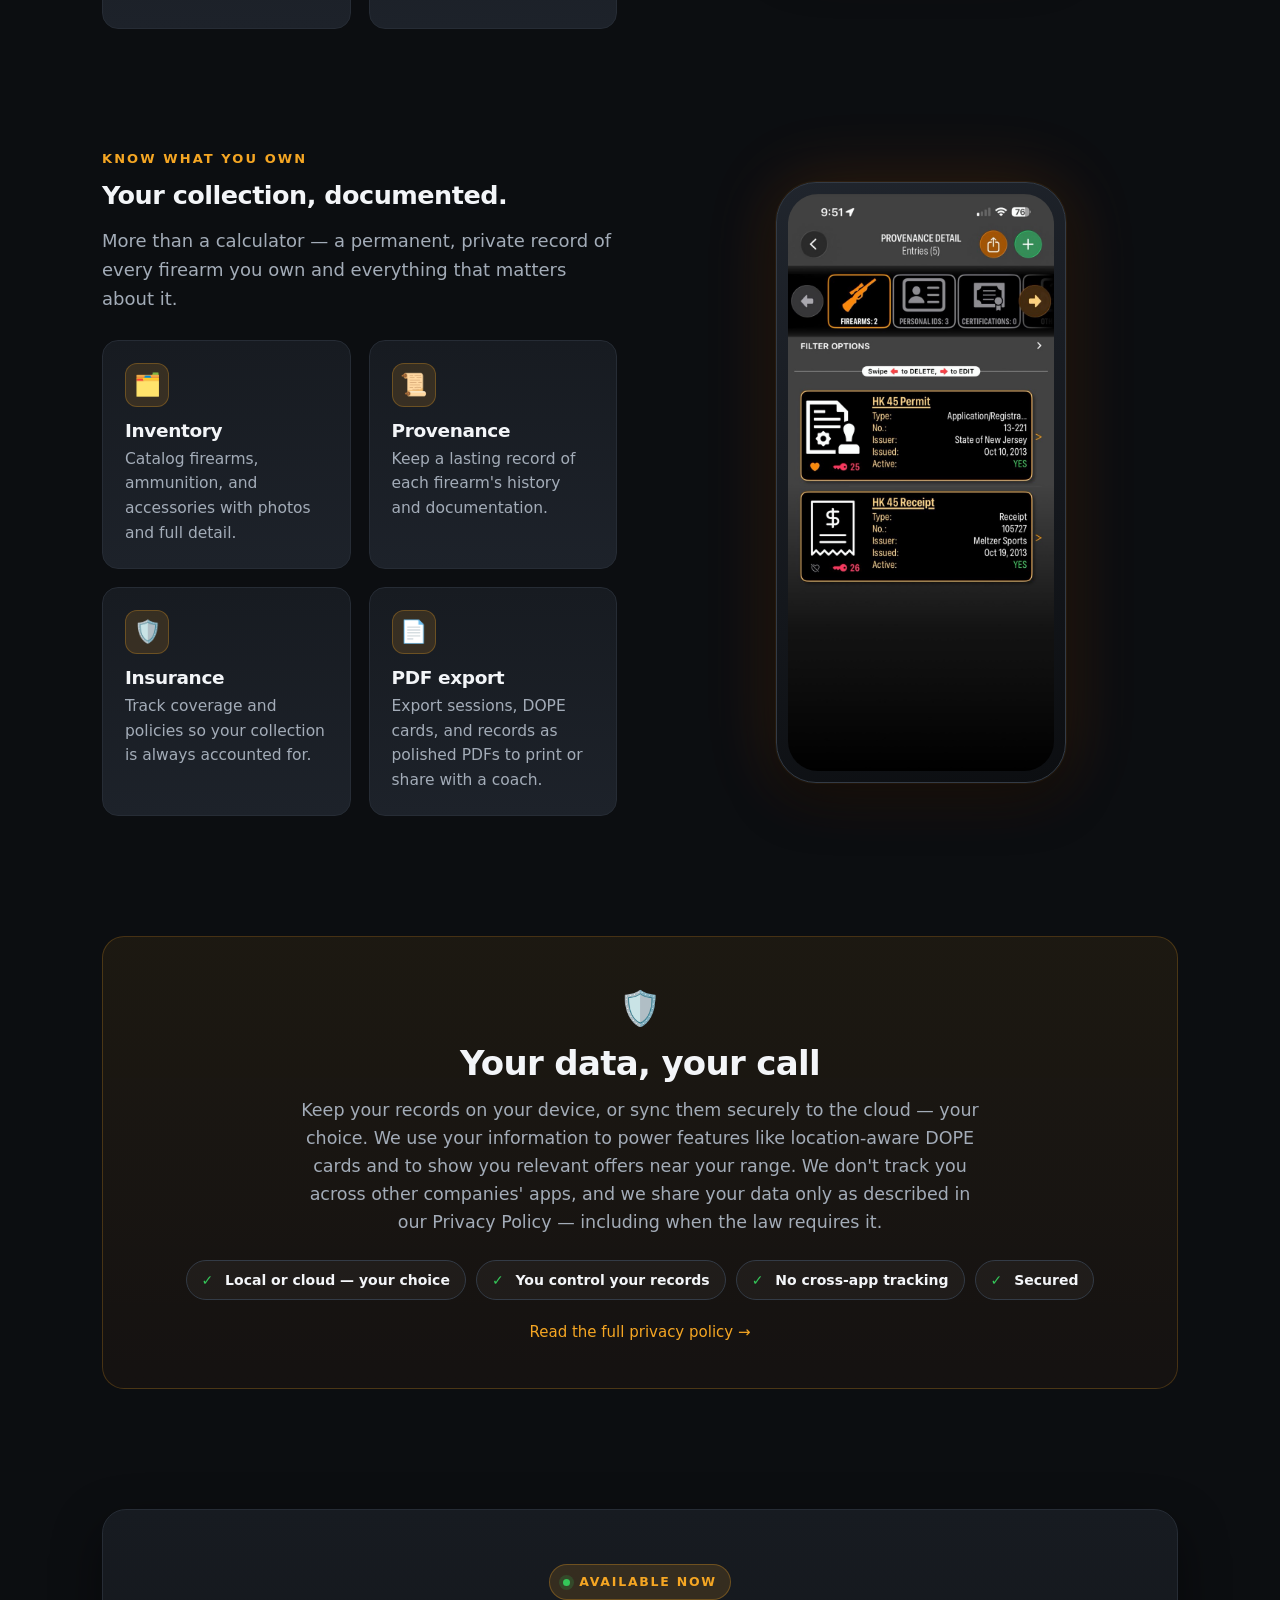
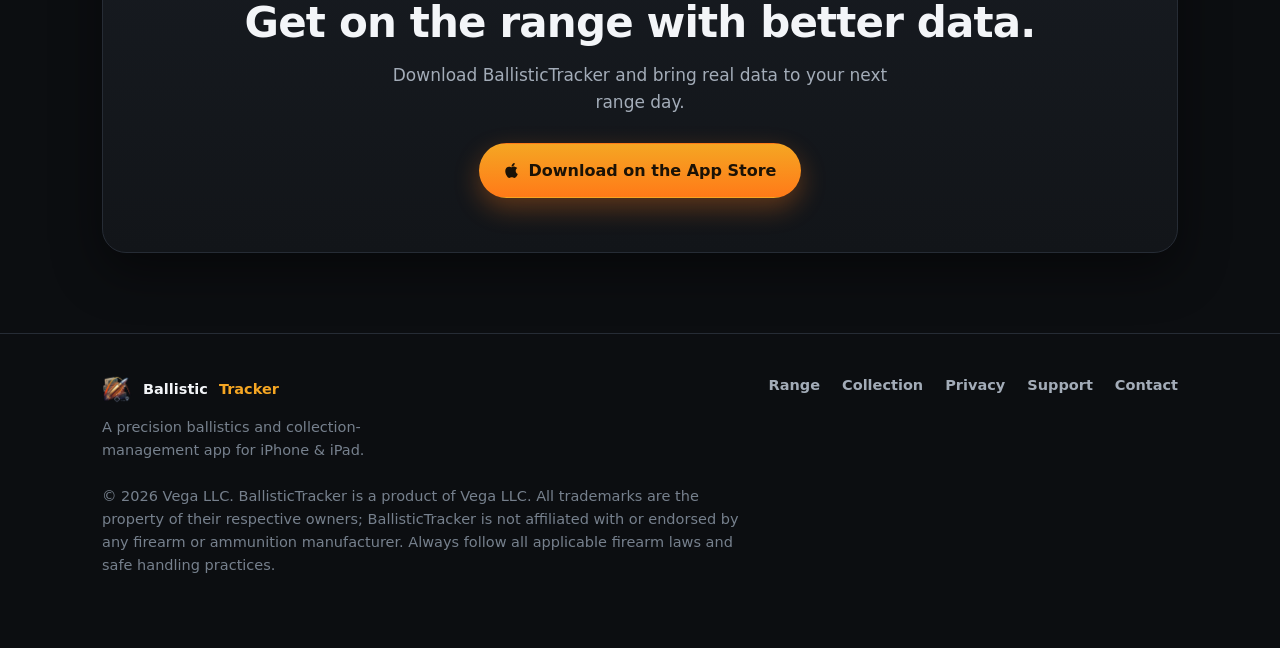
==== commit 01968698: "Remove ad-tracking/ATT language; keep location offers first-party Per product direction: no cross-ap" ====
--- a/index.html
+++ b/index.html
@@ -157,12 +157,12 @@
       <div class="band">
         <div class="ico-lg">🛡️</div>
         <h2>Your data, your call</h2>
-        <p>Keep your records on your device, or sync them securely to the cloud — your choice. We use your information to power features like location-aware DOPE cards and to bring you relevant offers near your range, and we protect it with strong security. We share data only as described in our Privacy Policy — including when the law requires it — and you can opt out of the sale or sharing of your personal information at any time.</p>
+        <p>Keep your records on your device, or sync them securely to the cloud — your choice. We use your information to power features like location-aware DOPE cards and to show you relevant offers near your range. We don't track you across other companies' apps, and we share your data only as described in our Privacy Policy — including when the law requires it.</p>
         <div class="pill-row">
           <span class="pill"><span class="chk">✓</span> Local or cloud — your choice</span>
           <span class="pill"><span class="chk">✓</span> You control your records</span>
+          <span class="pill"><span class="chk">✓</span> No cross-app tracking</span>
           <span class="pill"><span class="chk">✓</span> Secured</span>
-          <span class="pill"><span class="chk">✓</span> Opt out anytime</span>
         </div>
         <p style="margin-top:20px;font-size:15px;"><a href="privacy.html">Read the full privacy policy →</a></p>
       </div>
